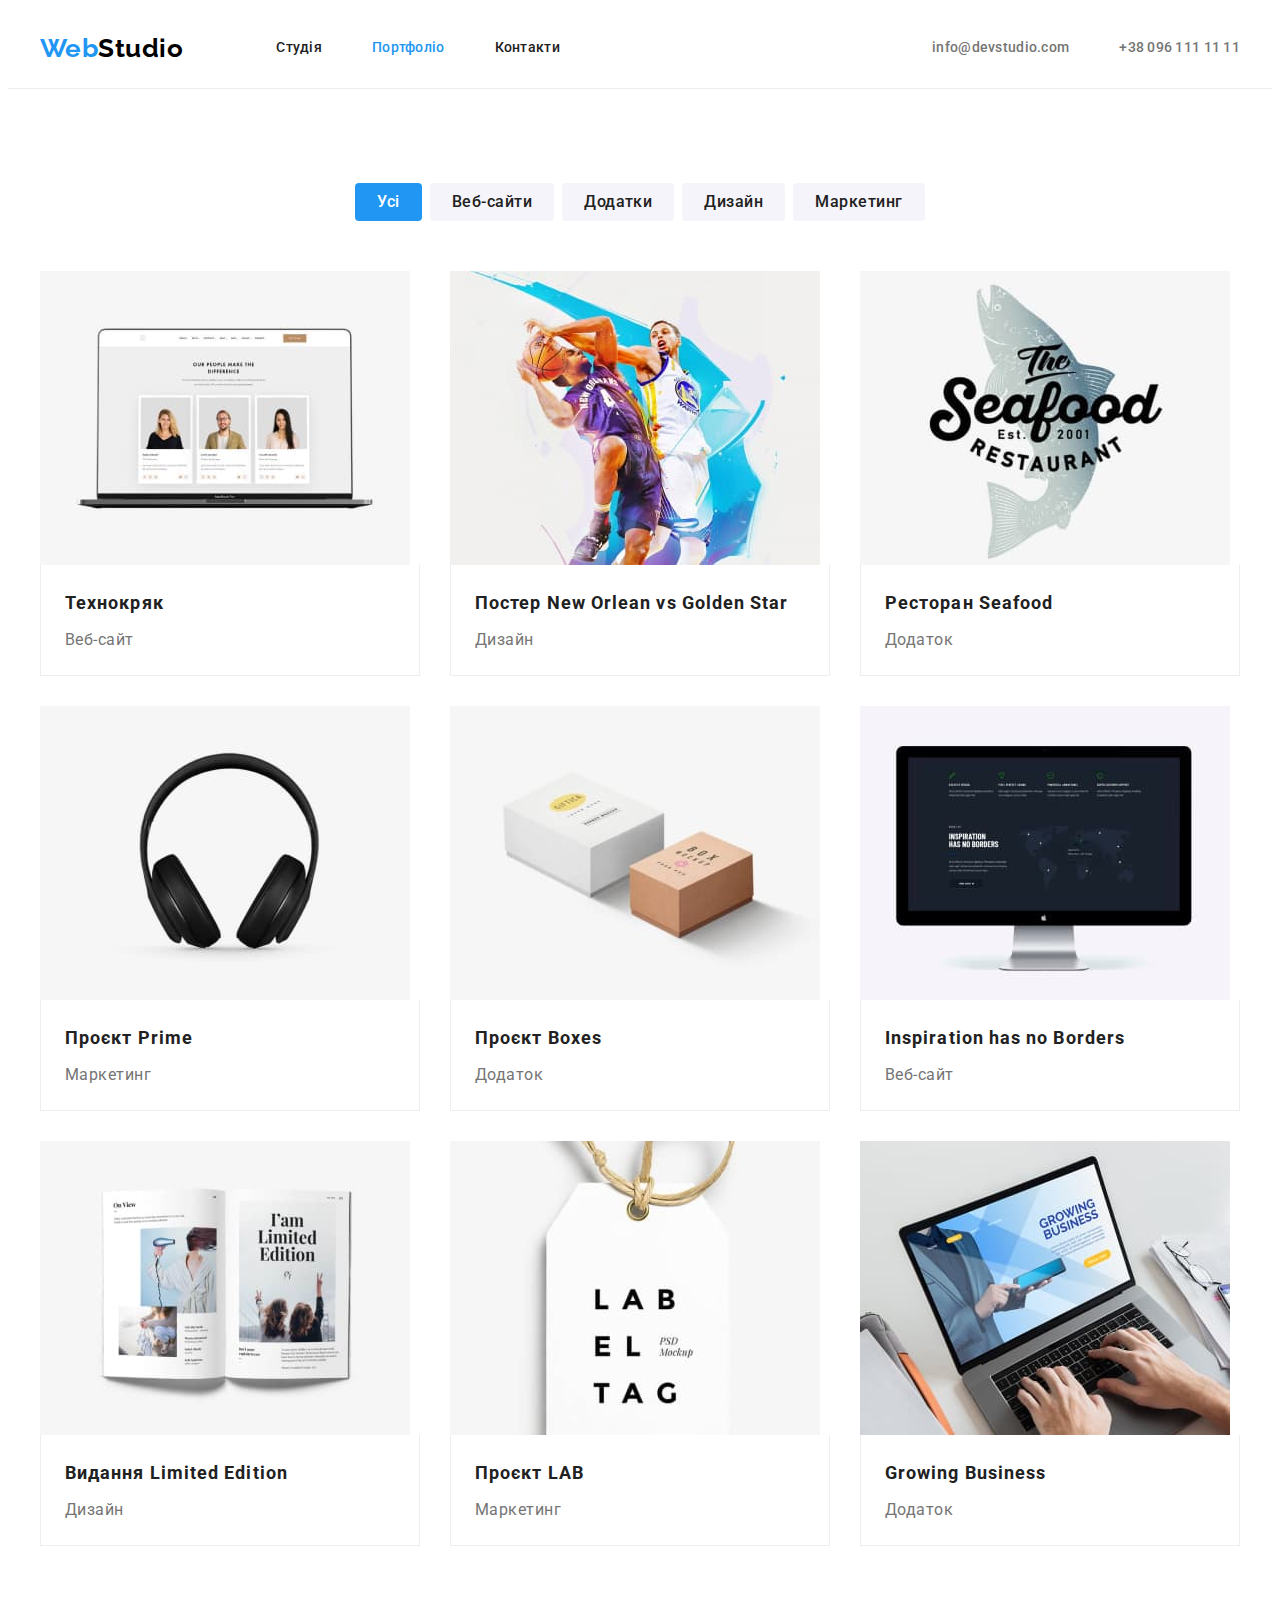
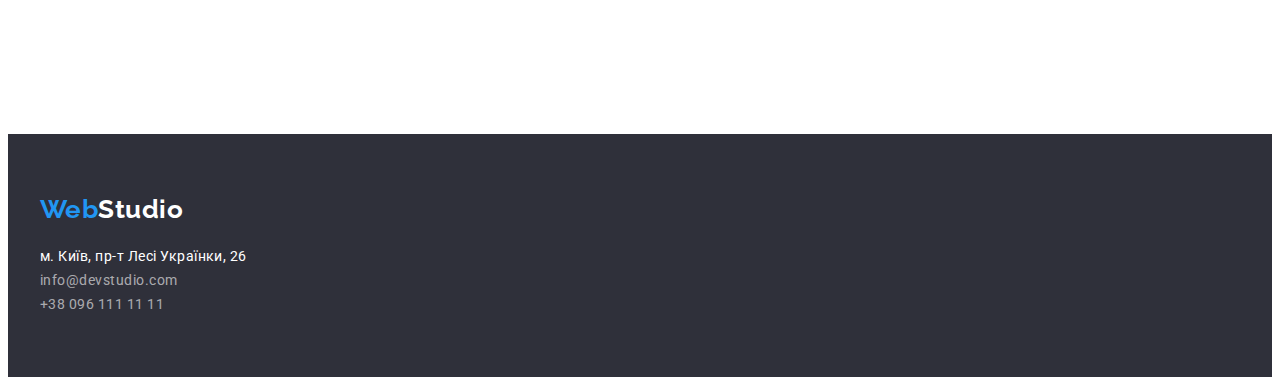
==== portfolio.html @ 20e7cf10 "Initial commit" ====
<!DOCTYPE html>
<html lang="uk">
    <head>
        <meta charset="UTF-8" />
        <meta http-equiv="X-UA-Compatible" content="IE=edge" />
        <meta name="viewport" content="width=device-width, initial-scale=1.0" />
        <title>WebStudio</title>

        <link rel="preconnect" href="https://fonts.googleapis.com" />
        <link rel="preconnect" href="https://fonts.gstatic.com" crossorigin />
        <link
            href="https://fonts.googleapis.com/css2?family=Raleway:wght@700&family=Roboto:wght@400;500;700;900&display=swap"
            rel="stylesheet"
        />
        <link
            rel="stylesheet"
            href="https://cdnjs.cloudflare.com/ajax/libs/modern-normalize/1.1.0/modern-normalize.min.css"
            integrity="sha512-wpPYUAdjBVSE4KJnH1VR1HeZfpl1ub8YT/NKx4PuQ5NmX2tKuGu6U/JRp5y+Y8XG2tV+wKQpNHVUX03MfMFn9Q=="
            crossorigin="anonymous"
            referrerpolicy="no-referrer"
        />
        <link rel="stylesheet" href="./css/styles.css" />
    </head>
    <body>
        <header class="header">
            <div class="container main-nav">
                <nav class="header-nav">
                    <a class="logo" href="./index.html"
                        ><span>Web</span>Studio</a
                    >
                    <ul class="site-nav list">
                        <li class="item">
                            <a href="./index.html" class="link">Студія</a>
                        </li>
                        <li class="item">
                            <a href="./portfolio.html" class="link current"
                                >Портфоліо</a
                            >
                        </li>
                        <li class="item">
                            <a href="#" class="link">Контакти</a>
                        </li>
                    </ul>
                </nav>
                <ul class="address-header list">
                    <li class="item">
                        <a
                            class="address-header link"
                            href="mailto:info@devstudio.com"
                            >info@devstudio.com</a
                        >
                    </li>
                    <li class="item">
                        <a class="address-header link" href="tel:+380961111111"
                            >+38 096 111 11 11</a
                        >
                    </li>
                </ul>
            </div>
        </header>
        <main>
            <section class="container">
                <h1 class="visually-hidden">Приклади робіт</h1>
                <ul class="list buttons">
                    <li class="item">
                        <button class="button primary portfolio" type="button">
                            Усі
                        </button>
                    </li>
                    <li class="item">
                        <button class="button portfolio" type="button">
                            Веб-сайти
                        </button>
                    </li>
                    <li class="item">
                        <button class="button portfolio" type="button">
                            Додатки
                        </button>
                    </li>
                    <li class="item">
                        <button class="button portfolio" type="button">
                            Дизайн
                        </button>
                    </li>
                    <li class="item">
                        <button class="button portfolio" type="button">
                            Маркетинг
                        </button>
                    </li>
                </ul>
                <ul class="works list">
                    <li class="item">
                        <img src="./img/work1.jpg" alt="сайт" width="370" />
                        <div class="work-description">
                            <h2 class="work-title">Технокряк</h2>
                            <p class="work-text">Веб-сайт</p>
                        </div>
                    </li>
                    <li class="item">
                        <img
                            src="./img/work2.jpg"
                            alt="два хлопця грають в баскетбол"
                            width="370"
                        />
                        <div class="work-description">
                            <h2 class="work-title">
                                Постер New Orlean vs Golden Star
                            </h2>
                            <p class="work-text">Дизайн</p>
                        </div>
                    </li>
                    <li class="item">
                        <img
                            src="./img/work3.jpg"
                            alt="риба з назвою ресторану"
                            width="370"
                        />
                        <div class="work-description">
                            <h2 class="work-title">Ресторан Seafood</h2>
                            <p class="work-text">Додаток</p>
                        </div>
                    </li>
                    <li class="item">
                        <img
                            src="./img/work4.jpg"
                            alt="навушники"
                            width="370"
                        />
                        <div class="work-description">
                            <h2 class="work-title">Проєкт Prime</h2>
                            <p class="work-text">Маркетинг</p>
                        </div>
                    </li>
                    <li class="item">
                        <img
                            src="./img/work5.jpg"
                            alt="дві коробки"
                            width="370"
                        />
                        <div class="work-description">
                            <h2 class="work-title">Проєкт Boxes</h2>
                            <p class="work-text">Додаток</p>
                        </div>
                    </li>
                    <li class="item">
                        <img src="./img/work6.jpg" alt="монітор" width="370" />
                        <div class="work-description">
                            <h2 class="work-title">
                                Inspiration has no Borders
                            </h2>
                            <p class="work-text">Веб-сайт</p>
                        </div>
                    </li>
                    <li class="item">
                        <img
                            src="./img/work7.jpg"
                            alt="відкрита книга"
                            width="370"
                        />
                        <div class="work-description">
                            <h2 class="work-title">Видання Limited Edition</h2>
                            <p class="work-text">Дизайн</p>
                        </div>
                    </li>
                    <li class="item">
                        <img src="./img/work8.jpg" alt="бірка" width="370" />
                        <div class="work-description">
                            <h2 class="work-title">Проєкт LAB</h2>
                            <p class="work-text">Маркетинг</p>
                        </div>
                    </li>
                    <li class="item">
                        <img
                            src="./img/work9.jpg"
                            alt="руки за ноутбуком"
                            width="370"
                        />
                        <div class="work-description">
                            <h2 class="work-title">Growing Business</h2>
                            <p class="work-text">Додаток</p>
                        </div>
                    </li>
                </ul>
            </section>
        </main>
        <footer class="footer">
            <div class="container">
                <a class="logo-footer" href="./index.html"
                    ><span>Web</span>Studio</a
                >
                <address>
                    <ul class="address-footer list">
                        <li>
                            <a
                                class="address link"
                                href="https://goo.gl/maps/CPtrU1FHBa2aNyZL9"
                                target="_blank"
                                rel="noopener noreferrer nofollow"
                                >м. Київ, пр-т Лесі Українки, 26</a
                            >
                        </li>
                        <li>
                            <a
                                class="contact link"
                                href="mailto:info@devstudio.com"
                                >info@devstudio.com</a
                            >
                        </li>
                        <li>
                            <a
                                class="contact link last"
                                href="tel:+380961111111"
                                >+38 096 111 11 11</a
                            >
                        </li>
                    </ul>
                </address>
            </div>
        </footer>
    </body>
</html>
---- css/styles.css ----
:root {
    --primary-text-color: #757575;
    --accent-color: #2196f3;
    --title-text-color: #212121;
    --primary-white-color: #ffffff;
    --body-bcg-color: #f5f5f5;
    --black-logo-color: #000000;
    --team-bcg-color: #f5f4fa;
    --footer-bcg-color: #2f303a;
    --contact-color: rgba(255, 255, 255, 0.6);
    --hero-btn-active-color: #188ce8;
    --hero-bcg-color: #2f303a;
    --btn-bcg-color: #f5f4fa;
}
p,
h1,
h2,
h3,
h4,
h5,
h6 {
    margin: 0;
}
ul,
ol {
    margin: 0;
    padding-left: 0;
}
button {
    cursor: pointer;
}
address {
    font-style: normal;
}
img {
    display: block;
}
body {
    color: var(--primary-text-color);

    font-family: Roboto, sans-serif;
    letter-spacing: 0.03em;
}
.list {
    padding: 0;
    margin: 0;
    list-style: none;
}

.container {
    margin-left: auto;
    margin-right: auto;
    width: 1200px;
    padding-left: 15px;
    padding-right: 15px;
}
.main-nav {
    display: flex;
    align-items: center;
}
.link {
    text-decoration: none;
}

.header {
    background-color: var(--primary-white-color);
    border-bottom: 1px solid #ececec;
}
.header-nav {
    display: flex;
    align-items: center;
}
.logo {
    color: var(--black-logo-color);
    font-family: Raleway, sans-serif;
    font-weight: 700;
    font-size: 26px;
    line-height: 1.19;
    text-decoration: none;
}
.logo span,
.logo-footer span {
    color: var(--accent-color);
}
.site-nav {
    display: flex;
    margin-left: 93px;
}
.site-nav .item {
    margin-right: 50px;
}
.site-nav .item:last-child {
    margin-right: 0px;
}
.site-nav .link {
    display: block;
    padding-top: 32px;
    padding-bottom: 32px;

    color: var(--title-text-color);
    font-weight: 500;
    font-size: 14px;
    line-height: 1.14;
    letter-spacing: 0.02em;
}
.site-nav .link:hover,
.site-nav .link:focus {
    color: var(--accent-color);
}
.site-nav .link.current {
    color: var(--accent-color);
}
.address-header {
    display: flex;
    margin-left: auto;

    color: var(--primary-text-color);
    font-weight: 500;
    font-size: 14px;
    line-height: 1.14;
    letter-spacing: 0.02em;
}
.address-header .item + .item {
    margin-left: 50px;
}

.address-header:hover,
.address-header:focus {
    color: var(--accent-color);
}
.hero {
    background-color: var(--hero-bcg-color);
    text-align: center;
    padding-top: 200px;
    padding-bottom: 200px;
}
.hero-title {
    margin-top: 0;
    margin-bottom: 30px;
    max-width: 696px;
    margin-left: auto;
    margin-right: auto;

    color: var(--primary-white-color);
    font-weight: 900;
    font-size: 44px;
    line-height: 1.36;
    letter-spacing: 0.06em;
    text-transform: uppercase;
}

section {
    padding-top: 94px;
    padding-bottom: 94px;
}
.section.no-padding {
    padding-top: 0;
}
.advantage .list {
    display: flex;
    gap: 30px;
}
.advantage .list .item {
    flex-basis: calc((100%-90px) / 4);
}
.advantage .list .item:last-child {
    margin-right: 0px;
}
.advantage-title {
    margin-top: 0;
    margin-bottom: 10px;

    color: var(--title-text-color);
    font-size: 14px;
    line-height: 1.14;
    text-transform: uppercase;
}

.visually-hidden {
    position: absolute;
    width: 1px;
    height: 1px;
    margin: -1px;
    border: 0;
    padding: 0;

    white-space: nowrap;
    clip-path: inset(100%);
    clip: rect(0 0 0 0);
    overflow: hidden;
}
.feature-list .title,
.team-list .title {
    margin-top: 0;
    margin-bottom: 50px;

    color: var(--title-text-color);
    font-size: 36px;
    line-height: 1.16;
    text-align: center;
}
.feature-list {
    display: flex;
    justify-content: center;
}
.feature-list .item {
    margin-right: 30px;
}
.feature-list .item:last-child {
    margin-right: 0px;
}
.text {
    margin-top: 0;
    margin-bottom: 0;
    font-size: 14px;
    line-height: 1.71;
}

.team-list {
    display: flex;
    justify-content: center;
    background-color: #f5f4fa;
}
.team-list .card-team {
    margin-right: 30px;
}
.team-list .card-team:last-child {
    margin-right: 0px;
}

.card-team {
    box-shadow: 0px 1px 3px rgba(0, 0, 0, 0.12), 0px 1px 1px rgba(0, 0, 0, 0.14),
        0px 2px 1px rgba(0, 0, 0, 0.2);
    border-radius: 0px 0px 4px 4px;

    background-color: var(--primary-white-color);
    text-align: center;
}
.team-name {
    margin-top: 30px;
    margin-bottom: 10px;
    text-align: center;

    font-weight: 500;
    font-size: 16px;
    line-height: 1.18;
    letter-spacing: 0.03em;
    color: var(--title-text-color);
}
.team-name:last-child {
    margin-bottom: 0;
}
p {
    margin-bottom: 30px;
}

.footer {
    background: var(--footer-bcg-color);
    padding-bottom: 60px;
    padding-top: 60px;
}
.logo-footer {
    display: inline-block;
    margin-bottom: 20px;

    color: var(--primary-white-color);
    font-family: Raleway, sans-serif;
    font-weight: 700;
    font-size: 26px;
    line-height: 1.19;
    text-decoration: none;
}

.address-footer {
    font-style: normal;
    font-size: 14px;
    line-height: 1.71;
}
.address {
    color: var(--primary-white-color);
}
.contact {
    color: var(--contact-color);
}
.address-footer .item {
    margin-bottom: 9px;
}
.address-footer .item:last-child {
    margin-bottom: 0px;
}
.address:focus,
.contact:hover,
.contact:focus {
    color: var(--accent-color);
}
.button.service {
    border: none;
    border-radius: 4px;
    padding: 10px 32px;
    min-width: 216px;
    box-shadow: 0px 4px 4px rgba(0, 0, 0, 0.15);

    font-family: 'Roboto';
    font-style: normal;
    font-weight: 500;
    font-size: 16px;
    line-height: 1.62;
    letter-spacing: 0.03em;
    color: var(--title-text-color);
    cursor: pointer;
    background-color: var(--btn-bcg-color);
}
.button.portfolio {
    border-radius: 4px;
    padding: 6px 22px;
    min-width: 38px;
    border: transparent;

    font-family: 'Roboto';
    font-style: normal;
    font-weight: 500;
    font-size: 16px;
    line-height: 1.62;
    letter-spacing: 0.03em;
    color: var(--title-text-color);
    cursor: pointer;
    background-color: var(--btn-bcg-color);
}
.buttons {
    display: flex;
    justify-content: center;
    margin-bottom: 50px;
}
.buttons .item {
    margin-right: 8px;
}
.buttons .item:last-child {
    margin-right: 0px;
}
.button.primary {
    color: var(--primary-white-color);
    background-color: var(--accent-color);
    cursor: pointer;
}

.button.primary:hover,
.button.primary:focus {
    background-color: var(--hero-btn-active-color);
}

.button:hover,
.button:focus {
    color: var(--primary-white-color);
    background-color: var(--accent-color);
    cursor: pointer;
}

.works.list {
    display: flex;
    flex-wrap: wrap;
    margin-top: -30px;
    margin-left: -30px;
}
.works.list > .item {
    flex-basis: calc(100% / 3 - 30px);
    margin-left: 30px;
    margin-top: 30px;
}
.works.list > .item:nth-last-child(-n + 3) {
    margin-bottom: 94px;
}
.work-title {
    margin-bottom: 4px;

    font-size: 18px;
    line-height: 2;
    letter-spacing: 0.06em;
    color: var(--title-text-color);
}
.work-text {
    margin-bottom: 0;
    font-size: 16px;
    line-height: 1.88;
    letter-spacing: 0.03em;
    color: var(--primary-text-color);
}
.work-description {
    border: 1px solid #eeeeee;
    border-top: none;
    padding: 20px 24px;
}
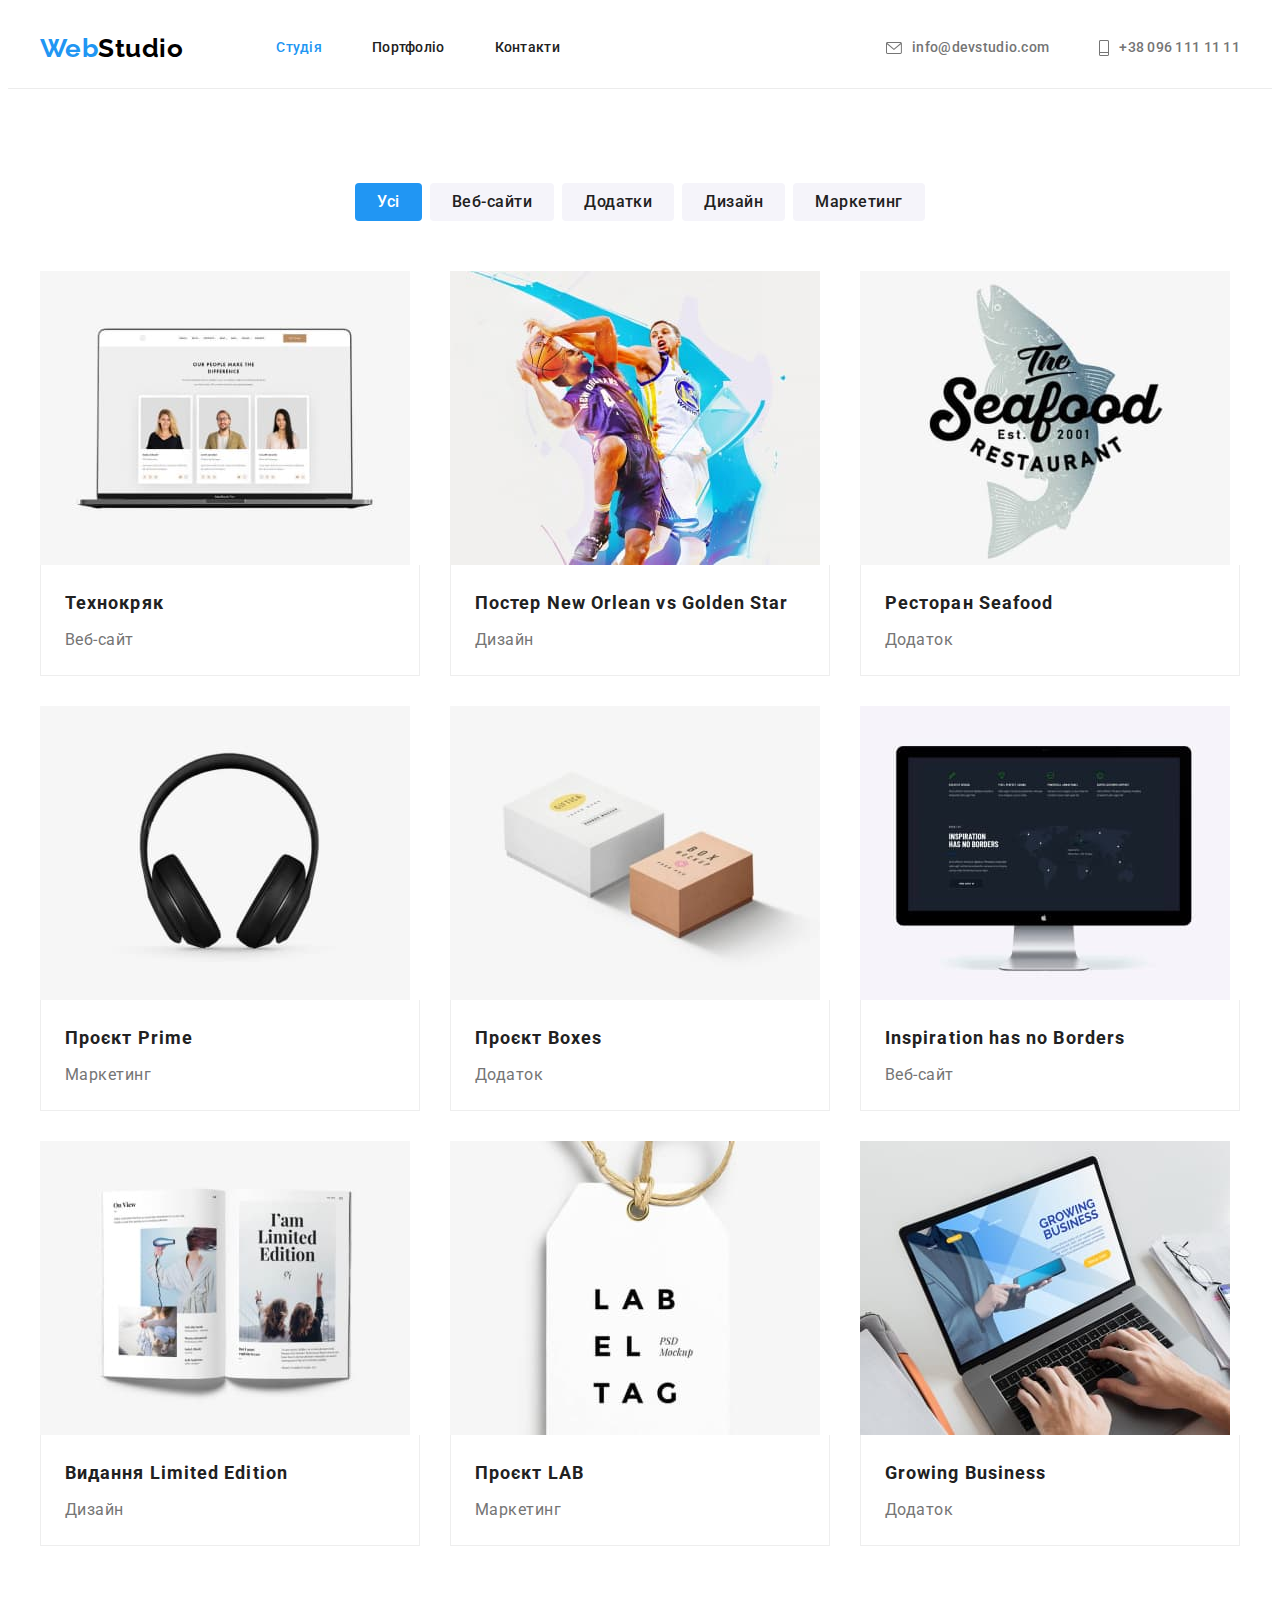
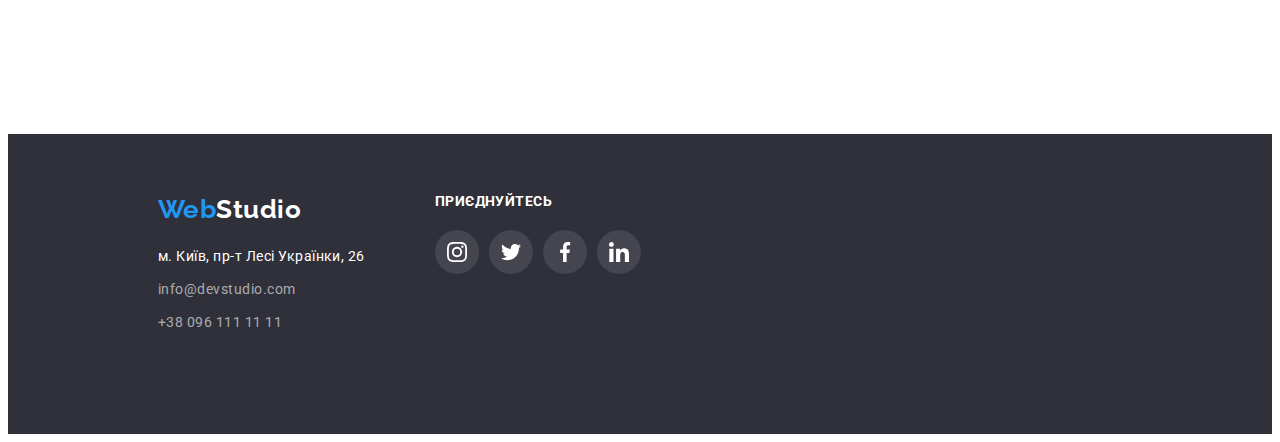
==== commit b784d5ad: "Дз4" ====
--- a/portfolio.html
+++ b/portfolio.html
@@ -1,221 +1,240 @@
 <!DOCTYPE html>
 <html lang="uk">
-    <head>
-        <meta charset="UTF-8" />
-        <meta http-equiv="X-UA-Compatible" content="IE=edge" />
-        <meta name="viewport" content="width=device-width, initial-scale=1.0" />
-        <title>WebStudio</title>
+  <head>
+    <meta charset="UTF-8" />
+    <meta http-equiv="X-UA-Compatible" content="IE=edge" />
+    <meta name="viewport" content="width=device-width, initial-scale=1.0" />
+    <title>WebStudio</title>
 
-        <link rel="preconnect" href="https://fonts.googleapis.com" />
-        <link rel="preconnect" href="https://fonts.gstatic.com" crossorigin />
-        <link
-            href="https://fonts.googleapis.com/css2?family=Raleway:wght@700&family=Roboto:wght@400;500;700;900&display=swap"
-            rel="stylesheet"
-        />
-        <link
-            rel="stylesheet"
-            href="https://cdnjs.cloudflare.com/ajax/libs/modern-normalize/1.1.0/modern-normalize.min.css"
-            integrity="sha512-wpPYUAdjBVSE4KJnH1VR1HeZfpl1ub8YT/NKx4PuQ5NmX2tKuGu6U/JRp5y+Y8XG2tV+wKQpNHVUX03MfMFn9Q=="
-            crossorigin="anonymous"
-            referrerpolicy="no-referrer"
-        />
-        <link rel="stylesheet" href="./css/styles.css" />
-    </head>
-    <body>
-        <header class="header">
-            <div class="container main-nav">
-                <nav class="header-nav">
-                    <a class="logo" href="./index.html"
-                        ><span>Web</span>Studio</a
-                    >
-                    <ul class="site-nav list">
-                        <li class="item">
-                            <a href="./index.html" class="link">Студія</a>
-                        </li>
-                        <li class="item">
-                            <a href="./portfolio.html" class="link current"
-                                >Портфоліо</a
-                            >
-                        </li>
-                        <li class="item">
-                            <a href="#" class="link">Контакти</a>
-                        </li>
-                    </ul>
-                </nav>
-                <ul class="address-header list">
-                    <li class="item">
-                        <a
-                            class="address-header link"
-                            href="mailto:info@devstudio.com"
-                            >info@devstudio.com</a
-                        >
-                    </li>
-                    <li class="item">
-                        <a class="address-header link" href="tel:+380961111111"
-                            >+38 096 111 11 11</a
-                        >
-                    </li>
-                </ul>
-            </div>
-        </header>
-        <main>
-            <section class="container">
-                <h1 class="visually-hidden">Приклади робіт</h1>
-                <ul class="list buttons">
-                    <li class="item">
-                        <button class="button primary portfolio" type="button">
-                            Усі
-                        </button>
-                    </li>
-                    <li class="item">
-                        <button class="button portfolio" type="button">
-                            Веб-сайти
-                        </button>
-                    </li>
-                    <li class="item">
-                        <button class="button portfolio" type="button">
-                            Додатки
-                        </button>
-                    </li>
-                    <li class="item">
-                        <button class="button portfolio" type="button">
-                            Дизайн
-                        </button>
-                    </li>
-                    <li class="item">
-                        <button class="button portfolio" type="button">
-                            Маркетинг
-                        </button>
-                    </li>
-                </ul>
-                <ul class="works list">
-                    <li class="item">
-                        <img src="./img/work1.jpg" alt="сайт" width="370" />
-                        <div class="work-description">
-                            <h2 class="work-title">Технокряк</h2>
-                            <p class="work-text">Веб-сайт</p>
-                        </div>
-                    </li>
-                    <li class="item">
-                        <img
-                            src="./img/work2.jpg"
-                            alt="два хлопця грають в баскетбол"
-                            width="370"
-                        />
-                        <div class="work-description">
-                            <h2 class="work-title">
-                                Постер New Orlean vs Golden Star
-                            </h2>
-                            <p class="work-text">Дизайн</p>
-                        </div>
-                    </li>
-                    <li class="item">
-                        <img
-                            src="./img/work3.jpg"
-                            alt="риба з назвою ресторану"
-                            width="370"
-                        />
-                        <div class="work-description">
-                            <h2 class="work-title">Ресторан Seafood</h2>
-                            <p class="work-text">Додаток</p>
-                        </div>
-                    </li>
-                    <li class="item">
-                        <img
-                            src="./img/work4.jpg"
-                            alt="навушники"
-                            width="370"
-                        />
-                        <div class="work-description">
-                            <h2 class="work-title">Проєкт Prime</h2>
-                            <p class="work-text">Маркетинг</p>
-                        </div>
-                    </li>
-                    <li class="item">
-                        <img
-                            src="./img/work5.jpg"
-                            alt="дві коробки"
-                            width="370"
-                        />
-                        <div class="work-description">
-                            <h2 class="work-title">Проєкт Boxes</h2>
-                            <p class="work-text">Додаток</p>
-                        </div>
-                    </li>
-                    <li class="item">
-                        <img src="./img/work6.jpg" alt="монітор" width="370" />
-                        <div class="work-description">
-                            <h2 class="work-title">
-                                Inspiration has no Borders
-                            </h2>
-                            <p class="work-text">Веб-сайт</p>
-                        </div>
-                    </li>
-                    <li class="item">
-                        <img
-                            src="./img/work7.jpg"
-                            alt="відкрита книга"
-                            width="370"
-                        />
-                        <div class="work-description">
-                            <h2 class="work-title">Видання Limited Edition</h2>
-                            <p class="work-text">Дизайн</p>
-                        </div>
-                    </li>
-                    <li class="item">
-                        <img src="./img/work8.jpg" alt="бірка" width="370" />
-                        <div class="work-description">
-                            <h2 class="work-title">Проєкт LAB</h2>
-                            <p class="work-text">Маркетинг</p>
-                        </div>
-                    </li>
-                    <li class="item">
-                        <img
-                            src="./img/work9.jpg"
-                            alt="руки за ноутбуком"
-                            width="370"
-                        />
-                        <div class="work-description">
-                            <h2 class="work-title">Growing Business</h2>
-                            <p class="work-text">Додаток</p>
-                        </div>
-                    </li>
-                </ul>
-            </section>
-        </main>
-        <footer class="footer">
-            <div class="container">
-                <a class="logo-footer" href="./index.html"
-                    ><span>Web</span>Studio</a
-                >
-                <address>
-                    <ul class="address-footer list">
-                        <li>
-                            <a
-                                class="address link"
-                                href="https://goo.gl/maps/CPtrU1FHBa2aNyZL9"
-                                target="_blank"
-                                rel="noopener noreferrer nofollow"
-                                >м. Київ, пр-т Лесі Українки, 26</a
-                            >
-                        </li>
-                        <li>
-                            <a
-                                class="contact link"
-                                href="mailto:info@devstudio.com"
-                                >info@devstudio.com</a
-                            >
-                        </li>
-                        <li>
-                            <a
-                                class="contact link last"
-                                href="tel:+380961111111"
-                                >+38 096 111 11 11</a
-                            >
-                        </li>
-                    </ul>
-                </address>
-            </div>
-        </footer>
-    </body>
+    <link rel="preconnect" href="https://fonts.googleapis.com" />
+    <link rel="preconnect" href="https://fonts.gstatic.com" crossorigin />
+    <link
+      href="https://fonts.googleapis.com/css2?family=Raleway:wght@700&family=Roboto:wght@400;500;700;900&display=swap"
+      rel="stylesheet"
+    />
+    <link
+      rel="stylesheet"
+      href="https://cdnjs.cloudflare.com/ajax/libs/modern-normalize/1.1.0/modern-normalize.min.css"
+      integrity="sha512-wpPYUAdjBVSE4KJnH1VR1HeZfpl1ub8YT/NKx4PuQ5NmX2tKuGu6U/JRp5y+Y8XG2tV+wKQpNHVUX03MfMFn9Q=="
+      crossorigin="anonymous"
+      referrerpolicy="no-referrer"
+    />
+    <link rel="stylesheet" href="./css/styles.css" />
+  </head>
+  <body>
+    <header class="header">
+      <div class="container main-nav">
+        <nav class="header-nav">
+          <a class="logo" href="./index.html"><span>Web</span>Studio</a>
+          <ul class="site-nav list">
+            <li class="item">
+              <a href="./index.html" class="link current">Студія</a>
+            </li>
+            <li class="item">
+              <a href="./portfolio.html" class="link">Портфоліо</a>
+            </li>
+            <li class="item">
+              <a href="#" class="link">Контакти</a>
+            </li>
+          </ul>
+        </nav>
+        <ul class="address-header list">
+          <li class="item">
+            <a class="address-header link" href="mailto:info@devstudio.com">
+              <svg class="address-header icon mail">
+                <use href="./img/sprite.svg#icon-mail"></use></svg
+              >info@devstudio.com</a
+            >
+          </li>
+          <li class="item">
+            <a class="address-header link" href="tel:+380961111111"
+              ><svg class="address-header icon tel">
+                <use href="./img/sprite.svg#icon-tel"></use></svg
+              >+38 096 111 11 11</a
+            >
+          </li>
+        </ul>
+      </div>
+    </header>
+    <main>
+      <section class="container">
+        <h1 class="visually-hidden">Приклади робіт</h1>
+        <ul class="list buttons">
+          <li class="item">
+            <button class="button primary portfolio" type="button">Усі</button>
+          </li>
+          <li class="item">
+            <button class="button portfolio" type="button">Веб-сайти</button>
+          </li>
+          <li class="item">
+            <button class="button portfolio" type="button">Додатки</button>
+          </li>
+          <li class="item">
+            <button class="button portfolio" type="button">Дизайн</button>
+          </li>
+          <li class="item">
+            <button class="button portfolio" type="button">Маркетинг</button>
+          </li>
+        </ul>
+        <ul class="works list">
+          <li class="item">
+            <img src="./img/work1.jpg" alt="сайт" width="370" />
+            <div class="work-description">
+              <h2 class="work-title">Технокряк</h2>
+              <p class="work-text">Веб-сайт</p>
+            </div>
+          </li>
+          <li class="item">
+            <img
+              src="./img/work2.jpg"
+              alt="два хлопця грають в баскетбол"
+              width="370"
+            />
+            <div class="work-description">
+              <h2 class="work-title">Постер New Orlean vs Golden Star</h2>
+              <p class="work-text">Дизайн</p>
+            </div>
+          </li>
+          <li class="item">
+            <img
+              src="./img/work3.jpg"
+              alt="риба з назвою ресторану"
+              width="370"
+            />
+            <div class="work-description">
+              <h2 class="work-title">Ресторан Seafood</h2>
+              <p class="work-text">Додаток</p>
+            </div>
+          </li>
+          <li class="item">
+            <img src="./img/work4.jpg" alt="навушники" width="370" />
+            <div class="work-description">
+              <h2 class="work-title">Проєкт Prime</h2>
+              <p class="work-text">Маркетинг</p>
+            </div>
+          </li>
+          <li class="item">
+            <img src="./img/work5.jpg" alt="дві коробки" width="370" />
+            <div class="work-description">
+              <h2 class="work-title">Проєкт Boxes</h2>
+              <p class="work-text">Додаток</p>
+            </div>
+          </li>
+          <li class="item">
+            <img src="./img/work6.jpg" alt="монітор" width="370" />
+            <div class="work-description">
+              <h2 class="work-title">Inspiration has no Borders</h2>
+              <p class="work-text">Веб-сайт</p>
+            </div>
+          </li>
+          <li class="item">
+            <img src="./img/work7.jpg" alt="відкрита книга" width="370" />
+            <div class="work-description">
+              <h2 class="work-title">Видання Limited Edition</h2>
+              <p class="work-text">Дизайн</p>
+            </div>
+          </li>
+          <li class="item">
+            <img src="./img/work8.jpg" alt="бірка" width="370" />
+            <div class="work-description">
+              <h2 class="work-title">Проєкт LAB</h2>
+              <p class="work-text">Маркетинг</p>
+            </div>
+          </li>
+          <li class="item">
+            <img src="./img/work9.jpg" alt="руки за ноутбуком" width="370" />
+            <div class="work-description">
+              <h2 class="work-title">Growing Business</h2>
+              <p class="work-text">Додаток</p>
+            </div>
+          </li>
+        </ul>
+      </section>
+    </main>
+    <footer class="footer">
+      <div class="all-footer">
+        <div class="container-add-ftr">
+          <a class="logo-footer" href="./index.html"><span>Web</span>Studio</a>
+          <address>
+            <ul class="address-footer list">
+              <li class="item">
+                <a
+                  class="address link"
+                  href="https://goo.gl/maps/CPtrU1FHBa2aNyZL9"
+                  target="_blank"
+                  rel="noopener noreferrer nofollow"
+                  >м. Київ, пр-т Лесі Українки, 26</a
+                >
+              </li>
+              <li class="item">
+                <a class="contact link" href="mailto:info@devstudio.com"
+                  >info@devstudio.com</a
+                >
+              </li>
+              <li class="item">
+                <a class="contact link" href="tel:+380961111111"
+                  >+38 096 111 11 11</a
+                >
+              </li>
+            </ul>
+          </address>
+        </div>
+        <section class="social-footer">
+          <div class="">
+            <h3 class="join">Приєднуйтесь</h3>
+            <ul class="join-social list">
+              <li class="social-footer-item">
+                <a
+                  href="https://www.instagram.com/"
+                  target="_blank"
+                  rel="noreferrer noopener"
+                  class="social-footer-link"
+                >
+                  <svg width="20">
+                    <use href="./img/sprite.svg#icon-instagram-2"></use>
+                  </svg>
+                </a>
+              </li>
+              <li class="social-footer-item">
+                <a
+                  href="https://www.twitter.com/"
+                  target="_blank"
+                  rel="noreferrer noopener"
+                  class="social-footer-link"
+                >
+                  <svg width="20">
+                    <use href="./img/sprite.svg#icon-twitter"></use>
+                  </svg>
+                </a>
+              </li>
+              <li class="social-footer-item">
+                <a
+                  href="https://www.facebook.com/"
+                  target="_blank"
+                  rel="noreferrer noopener"
+                  class="social-footer-link"
+                >
+                  <svg width="20">
+                    <use href="./img/sprite.svg#icon-facebook"></use>
+                  </svg>
+                </a>
+              </li>
+              <li class="social-footer-item">
+                <a
+                  href="https://www.linkedin.com/"
+                  target="_blank"
+                  rel="noreferrer noopener"
+                  class="social-footer-link"
+                >
+                  <svg width="20">
+                    <use href="./img/sprite.svg#icon-linkedin"></use>
+                  </svg>
+                </a>
+              </li>
+            </ul>
+          </div>
+        </section>
+      </div>
+    </footer>
+  </body>
 </html>
--- a/css/styles.css
+++ b/css/styles.css
@@ -1,16 +1,16 @@
 :root {
-    --primary-text-color: #757575;
-    --accent-color: #2196f3;
-    --title-text-color: #212121;
-    --primary-white-color: #ffffff;
-    --body-bcg-color: #f5f5f5;
-    --black-logo-color: #000000;
-    --team-bcg-color: #f5f4fa;
-    --footer-bcg-color: #2f303a;
-    --contact-color: rgba(255, 255, 255, 0.6);
-    --hero-btn-active-color: #188ce8;
-    --hero-bcg-color: #2f303a;
-    --btn-bcg-color: #f5f4fa;
+  --primary-text-color: #757575;
+  --accent-color: #2196f3;
+  --title-text-color: #212121;
+  --primary-white-color: #ffffff;
+  --body-bcg-color: #f5f5f5;
+  --black-logo-color: #000000;
+  --team-bcg-color: #f5f4fa;
+  --footer-bcg-color: #2f303a;
+  --contact-color: rgba(255, 255, 255, 0.6);
+  --hero-btn-active-color: #188ce8;
+  --hero-bcg-color: #2f303a;
+  --btn-bcg-color: #f5f4fa;
 }
 p,
 h1,
@@ -19,373 +19,513 @@
 h4,
 h5,
 h6 {
-    margin: 0;
+  margin: 0;
 }
 ul,
 ol {
-    margin: 0;
-    padding-left: 0;
+  margin: 0;
+  padding-left: 0;
 }
 button {
-    cursor: pointer;
+  cursor: pointer;
 }
 address {
-    font-style: normal;
+  font-style: normal;
 }
 img {
-    display: block;
+  display: block;
 }
 body {
-    color: var(--primary-text-color);
-
-    font-family: Roboto, sans-serif;
-    letter-spacing: 0.03em;
+  color: var(--primary-text-color);
+
+  font-family: Roboto, sans-serif;
+  letter-spacing: 0.03em;
 }
 .list {
-    padding: 0;
-    margin: 0;
-    list-style: none;
+  padding: 0;
+  margin: 0;
+  list-style: none;
 }
 
 .container {
-    margin-left: auto;
-    margin-right: auto;
-    width: 1200px;
-    padding-left: 15px;
-    padding-right: 15px;
+  margin-left: auto;
+  margin-right: auto;
+  width: 1200px;
+  padding-left: 15px;
+  padding-right: 15px;
 }
 .main-nav {
-    display: flex;
-    align-items: center;
+  display: flex;
+  align-items: center;
 }
 .link {
-    text-decoration: none;
+  text-decoration: none;
 }
 
 .header {
-    background-color: var(--primary-white-color);
-    border-bottom: 1px solid #ececec;
+  background-color: var(--primary-white-color);
+  border-bottom: 1px solid #ececec;
 }
 .header-nav {
-    display: flex;
-    align-items: center;
+  display: flex;
+  align-items: center;
 }
 .logo {
-    color: var(--black-logo-color);
-    font-family: Raleway, sans-serif;
-    font-weight: 700;
-    font-size: 26px;
-    line-height: 1.19;
-    text-decoration: none;
+  color: var(--black-logo-color);
+  font-family: Raleway, sans-serif;
+  font-weight: 700;
+  font-size: 26px;
+  line-height: 1.19;
+  text-decoration: none;
 }
 .logo span,
 .logo-footer span {
-    color: var(--accent-color);
+  color: var(--accent-color);
 }
 .site-nav {
-    display: flex;
-    margin-left: 93px;
+  display: flex;
+  margin-left: 93px;
 }
 .site-nav .item {
-    margin-right: 50px;
+  margin-right: 50px;
 }
 .site-nav .item:last-child {
-    margin-right: 0px;
+  margin-right: 0px;
 }
 .site-nav .link {
-    display: block;
-    padding-top: 32px;
-    padding-bottom: 32px;
-
-    color: var(--title-text-color);
-    font-weight: 500;
-    font-size: 14px;
-    line-height: 1.14;
-    letter-spacing: 0.02em;
+  display: block;
+  padding-top: 32px;
+  padding-bottom: 32px;
+
+  color: var(--title-text-color);
+  font-weight: 500;
+  font-size: 14px;
+  line-height: 1.14;
+  letter-spacing: 0.02em;
 }
 .site-nav .link:hover,
 .site-nav .link:focus {
-    color: var(--accent-color);
+  color: var(--accent-color);
 }
 .site-nav .link.current {
-    color: var(--accent-color);
+  color: var(--accent-color);
 }
 .address-header {
-    display: flex;
-    margin-left: auto;
-
-    color: var(--primary-text-color);
-    font-weight: 500;
-    font-size: 14px;
-    line-height: 1.14;
-    letter-spacing: 0.02em;
+  display: flex;
+  margin-left: auto;
+
+  color: var(--primary-text-color);
+  font-weight: 500;
+  font-size: 14px;
+  line-height: 1.14;
+  letter-spacing: 0.02em;
+}
+.address-header.icon {
+  fill: var(--primary-text-color);
+  margin-right: 10px;
+  align-self: center;
+}
+.address-header.icon:hover,
+.address-header.icon:focus {
+  fill: var(--accent-color);
+}
+
+.address-header.icon.mail {
+  width: 16px;
+  height: 12px;
+}
+.address-header.icon.tel {
+  width: 10px;
+  height: 16px;
 }
 .address-header .item + .item {
-    margin-left: 50px;
+  margin-left: 50px;
 }
 
 .address-header:hover,
 .address-header:focus {
-    color: var(--accent-color);
+  color: var(--accent-color);
 }
 .hero {
-    background-color: var(--hero-bcg-color);
-    text-align: center;
-    padding-top: 200px;
-    padding-bottom: 200px;
+  background-color: var(--hero-bcg-color);
+  text-align: center;
+  padding-top: 200px;
+  padding-bottom: 200px;
+  background-image: linear-gradient(
+      rgba(47, 48, 58, 0.4),
+      rgba(47, 48, 58, 0.4)
+    ),
+    url(../img/hero.jpg);
+  background-repeat: no-repeat;
+  background-position: center;
+  background-size: cover;
 }
 .hero-title {
-    margin-top: 0;
-    margin-bottom: 30px;
-    max-width: 696px;
-    margin-left: auto;
-    margin-right: auto;
-
-    color: var(--primary-white-color);
-    font-weight: 900;
-    font-size: 44px;
-    line-height: 1.36;
-    letter-spacing: 0.06em;
-    text-transform: uppercase;
+  margin-top: 0;
+  margin-bottom: 30px;
+  max-width: 696px;
+  margin-left: auto;
+  margin-right: auto;
+
+  color: var(--primary-white-color);
+  font-weight: 900;
+  font-size: 44px;
+  line-height: 1.36;
+  letter-spacing: 0.06em;
+  text-transform: uppercase;
 }
 
 section {
-    padding-top: 94px;
-    padding-bottom: 94px;
+  padding-top: 94px;
+  padding-bottom: 94px;
 }
 .section.no-padding {
-    padding-top: 0;
-}
+  padding-top: 0;
+}
+.thumb {
+  background-color: var(--btn-bcg-color);
+  height: 120px;
+  width: 270px;
+  margin-bottom: 30px;
+}
+
+.thumb > svg {
+  height: 70px;
+  width: 70px;
+}
+
 .advantage .list {
-    display: flex;
-    gap: 30px;
+  display: flex;
+  gap: 30px;
 }
 .advantage .list .item {
-    flex-basis: calc((100%-90px) / 4);
+  flex-basis: calc((100%-90px) / 4);
 }
 .advantage .list .item:last-child {
-    margin-right: 0px;
+  margin-right: 0px;
 }
 .advantage-title {
-    margin-top: 0;
-    margin-bottom: 10px;
-
-    color: var(--title-text-color);
-    font-size: 14px;
-    line-height: 1.14;
-    text-transform: uppercase;
+  margin-top: 0;
+  margin-bottom: 10px;
+
+  color: var(--title-text-color);
+  font-size: 14px;
+  line-height: 1.14;
+  text-transform: uppercase;
 }
 
 .visually-hidden {
-    position: absolute;
-    width: 1px;
-    height: 1px;
-    margin: -1px;
-    border: 0;
-    padding: 0;
-
-    white-space: nowrap;
-    clip-path: inset(100%);
-    clip: rect(0 0 0 0);
-    overflow: hidden;
+  position: absolute;
+  width: 1px;
+  height: 1px;
+  margin: -1px;
+  border: 0;
+  padding: 0;
+
+  white-space: nowrap;
+  clip-path: inset(100%);
+  clip: rect(0 0 0 0);
+  overflow: hidden;
 }
 .feature-list .title,
-.team-list .title {
-    margin-top: 0;
-    margin-bottom: 50px;
-
-    color: var(--title-text-color);
-    font-size: 36px;
-    line-height: 1.16;
-    text-align: center;
+.team-list .title,
+.clients .title {
+  margin-top: 0;
+  margin-bottom: 50px;
+
+  color: var(--title-text-color);
+  font-size: 36px;
+  line-height: 1.16;
+  text-align: center;
 }
 .feature-list {
-    display: flex;
-    justify-content: center;
+  display: flex;
+  justify-content: center;
 }
 .feature-list .item {
-    margin-right: 30px;
+  margin-right: 30px;
 }
 .feature-list .item:last-child {
-    margin-right: 0px;
+  margin-right: 0px;
 }
 .text {
-    margin-top: 0;
-    margin-bottom: 0;
-    font-size: 14px;
-    line-height: 1.71;
-}
-
+  margin-top: 0;
+  margin-bottom: 0;
+  font-size: 14px;
+  line-height: 1.71;
+}
 .team-list {
-    display: flex;
-    justify-content: center;
-    background-color: #f5f4fa;
+  background-color: var(--team-bcg-color);
+}
+
+.team-list.list {
+  display: flex;
+  justify-content: center;
+  background-color: var(--team-bcg-color);
 }
 .team-list .card-team {
-    margin-right: 30px;
+  margin-right: 30px;
 }
 .team-list .card-team:last-child {
-    margin-right: 0px;
+  margin-right: 0px;
 }
 
 .card-team {
-    box-shadow: 0px 1px 3px rgba(0, 0, 0, 0.12), 0px 1px 1px rgba(0, 0, 0, 0.14),
-        0px 2px 1px rgba(0, 0, 0, 0.2);
-    border-radius: 0px 0px 4px 4px;
-
-    background-color: var(--primary-white-color);
-    text-align: center;
+  box-shadow: 0px 1px 3px rgba(0, 0, 0, 0.12), 0px 1px 1px rgba(0, 0, 0, 0.14),
+    0px 2px 1px rgba(0, 0, 0, 0.2);
+  border-radius: 0px 0px 4px 4px;
+
+  background-color: var(--primary-white-color);
+  text-align: center;
 }
 .team-name {
-    margin-top: 30px;
-    margin-bottom: 10px;
-    text-align: center;
-
-    font-weight: 500;
-    font-size: 16px;
-    line-height: 1.18;
-    letter-spacing: 0.03em;
-    color: var(--title-text-color);
+  margin-top: 30px;
+  margin-bottom: 10px;
+  text-align: center;
+
+  font-weight: 500;
+  font-size: 16px;
+  line-height: 1.18;
+  letter-spacing: 0.03em;
+  color: var(--title-text-color);
 }
 .team-name:last-child {
-    margin-bottom: 0;
+  margin-bottom: 0;
 }
 p {
-    margin-bottom: 30px;
+  margin-bottom: 0px;
+}
+.card-team-social {
+  display: flex;
+  justify-content: center;
+  margin-top: 16px;
+  margin-bottom: 30px;
+}
+.social-item:not(:first-child) {
+  margin-left: 10px;
+}
+.social-link {
+  width: 44px;
+  height: 44px;
+  border-radius: 50%;
+  display: flex;
+  align-items: center;
+  justify-content: center;
+  fill: #afb1b8;
+}
+.social-link:hover,
+.social-link:focus {
+  background-color: var(--accent-color);
+}
+.social-link:hover svg {
+  fill: var(--primary-white-color);
+}
+
+.clients-list {
+  display: flex;
+  justify-content: center;
+}
+.client-item:not(:first-child) {
+  margin-left: 30px;
+}
+.client-link {
+  width: 170px;
+  height: 92px;
+  border: 1px solid #afb1b8;
+  border-radius: 4px;
+  display: flex;
+  align-items: center;
+  justify-content: center;
+  fill: #afb1b8;
+}
+
+.client-link:hover svg {
+  fill: var(--accent-color);
+}
+.client-link:hover,
+.client-link:focus {
+  border: 1px solid var(--accent-color);
 }
 
 .footer {
-    background: var(--footer-bcg-color);
-    padding-bottom: 60px;
-    padding-top: 60px;
+  background: var(--footer-bcg-color);
+  padding-bottom: 60px;
+  padding-top: 60px;
 }
 .logo-footer {
-    display: inline-block;
-    margin-bottom: 20px;
-
-    color: var(--primary-white-color);
-    font-family: Raleway, sans-serif;
-    font-weight: 700;
-    font-size: 26px;
-    line-height: 1.19;
-    text-decoration: none;
+  display: inline-block;
+  margin-bottom: 20px;
+
+  color: var(--primary-white-color);
+  font-family: Raleway, sans-serif;
+  font-weight: 700;
+  font-size: 26px;
+  line-height: 1.19;
+  text-decoration: none;
 }
 
 .address-footer {
-    font-style: normal;
-    font-size: 14px;
-    line-height: 1.71;
+  font-style: normal;
+  font-size: 14px;
+  line-height: 1.71;
 }
 .address {
-    color: var(--primary-white-color);
+  color: var(--primary-white-color);
 }
 .contact {
-    color: var(--contact-color);
+  color: var(--contact-color);
 }
 .address-footer .item {
-    margin-bottom: 9px;
+  margin-bottom: 9px;
 }
 .address-footer .item:last-child {
-    margin-bottom: 0px;
+  margin-bottom: 0px;
 }
 .address:focus,
 .contact:hover,
 .contact:focus {
-    color: var(--accent-color);
-}
+  color: var(--accent-color);
+}
+.container-add-ftr {
+  margin-left: 150px;
+  margin-right: 70px;
+}
+.social-footer {
+  display: flex;
+  padding: 0;
+}
+.join {
+  font-size: 14px;
+  line-height: 1.14;
+  letter-spacing: 0.03em;
+  text-transform: uppercase;
+
+  color: var(--primary-white-color);
+}
+.join-social {
+  display: flex;
+  margin-top: 20px;
+  margin-bottom: 100px;
+}
+.social-footer-item:not(:first-child) {
+  margin-left: 10px;
+}
+.social-footer-link {
+  width: 44px;
+  height: 44px;
+  border-radius: 50%;
+  display: flex;
+  align-items: center;
+  justify-content: center;
+  fill: var(--primary-white-color);
+  background: rgba(255, 255, 255, 0.1);
+}
+.social-footer-link:hover,
+.social-footer-link:focus {
+  background-color: var(--accent-color);
+}
+.all-footer {
+  display: flex;
+}
+
 .button.service {
-    border: none;
-    border-radius: 4px;
-    padding: 10px 32px;
-    min-width: 216px;
-    box-shadow: 0px 4px 4px rgba(0, 0, 0, 0.15);
-
-    font-family: 'Roboto';
-    font-style: normal;
-    font-weight: 500;
-    font-size: 16px;
-    line-height: 1.62;
-    letter-spacing: 0.03em;
-    color: var(--title-text-color);
-    cursor: pointer;
-    background-color: var(--btn-bcg-color);
+  border: none;
+  border-radius: 4px;
+  padding: 10px 32px;
+  min-width: 216px;
+  box-shadow: 0px 4px 4px rgba(0, 0, 0, 0.15);
+
+  font-family: "Roboto";
+  font-style: normal;
+  font-weight: 500;
+  font-size: 16px;
+  line-height: 1.62;
+  letter-spacing: 0.03em;
+  color: var(--title-text-color);
+  cursor: pointer;
+  background-color: var(--btn-bcg-color);
 }
 .button.portfolio {
-    border-radius: 4px;
-    padding: 6px 22px;
-    min-width: 38px;
-    border: transparent;
-
-    font-family: 'Roboto';
-    font-style: normal;
-    font-weight: 500;
-    font-size: 16px;
-    line-height: 1.62;
-    letter-spacing: 0.03em;
-    color: var(--title-text-color);
-    cursor: pointer;
-    background-color: var(--btn-bcg-color);
+  border-radius: 4px;
+  padding: 6px 22px;
+  min-width: 38px;
+  border: transparent;
+
+  font-family: "Roboto";
+  font-style: normal;
+  font-weight: 500;
+  font-size: 16px;
+  line-height: 1.62;
+  letter-spacing: 0.03em;
+  color: var(--title-text-color);
+  cursor: pointer;
+  background-color: var(--btn-bcg-color);
 }
 .buttons {
-    display: flex;
-    justify-content: center;
-    margin-bottom: 50px;
+  display: flex;
+  justify-content: center;
+  margin-bottom: 50px;
 }
 .buttons .item {
-    margin-right: 8px;
-}
+  margin-right: 8px;
+}
+
 .buttons .item:last-child {
-    margin-right: 0px;
+  margin-right: 0px;
 }
 .button.primary {
-    color: var(--primary-white-color);
-    background-color: var(--accent-color);
-    cursor: pointer;
+  color: var(--primary-white-color);
+  background-color: var(--accent-color);
+  cursor: pointer;
 }
 
 .button.primary:hover,
 .button.primary:focus {
-    background-color: var(--hero-btn-active-color);
+  background-color: var(--hero-btn-active-color);
+  box-shadow: 0px 3px 1px rgba(0, 0, 0, 0.1), 0px 1px 2px rgba(0, 0, 0, 0.08),
+    0px 2px 2px rgba(0, 0, 0, 0.12);
 }
 
 .button:hover,
 .button:focus {
-    color: var(--primary-white-color);
-    background-color: var(--accent-color);
-    cursor: pointer;
+  color: var(--primary-white-color);
+  background-color: var(--accent-color);
+  cursor: pointer;
+  box-shadow: 0px 3px 1px rgba(0, 0, 0, 0.1), 0px 1px 2px rgba(0, 0, 0, 0.08),
+    0px 2px 2px rgba(0, 0, 0, 0.12);
 }
 
 .works.list {
-    display: flex;
-    flex-wrap: wrap;
-    margin-top: -30px;
-    margin-left: -30px;
+  display: flex;
+  flex-wrap: wrap;
+  margin-top: -30px;
+  margin-left: -30px;
 }
 .works.list > .item {
-    flex-basis: calc(100% / 3 - 30px);
-    margin-left: 30px;
-    margin-top: 30px;
+  flex-basis: calc(100% / 3 - 30px);
+  margin-left: 30px;
+  margin-top: 30px;
 }
 .works.list > .item:nth-last-child(-n + 3) {
-    margin-bottom: 94px;
+  margin-bottom: 94px;
 }
 .work-title {
-    margin-bottom: 4px;
-
-    font-size: 18px;
-    line-height: 2;
-    letter-spacing: 0.06em;
-    color: var(--title-text-color);
+  margin-bottom: 4px;
+
+  font-size: 18px;
+  line-height: 2;
+  letter-spacing: 0.06em;
+  color: var(--title-text-color);
 }
 .work-text {
-    margin-bottom: 0;
-    font-size: 16px;
-    line-height: 1.88;
-    letter-spacing: 0.03em;
-    color: var(--primary-text-color);
+  margin-bottom: 0;
+  font-size: 16px;
+  line-height: 1.88;
+  letter-spacing: 0.03em;
+  color: var(--primary-text-color);
 }
 .work-description {
-    border: 1px solid #eeeeee;
-    border-top: none;
-    padding: 20px 24px;
-}
+  border: 1px solid #eeeeee;
+  border-top: none;
+  padding: 20px 24px;
+}
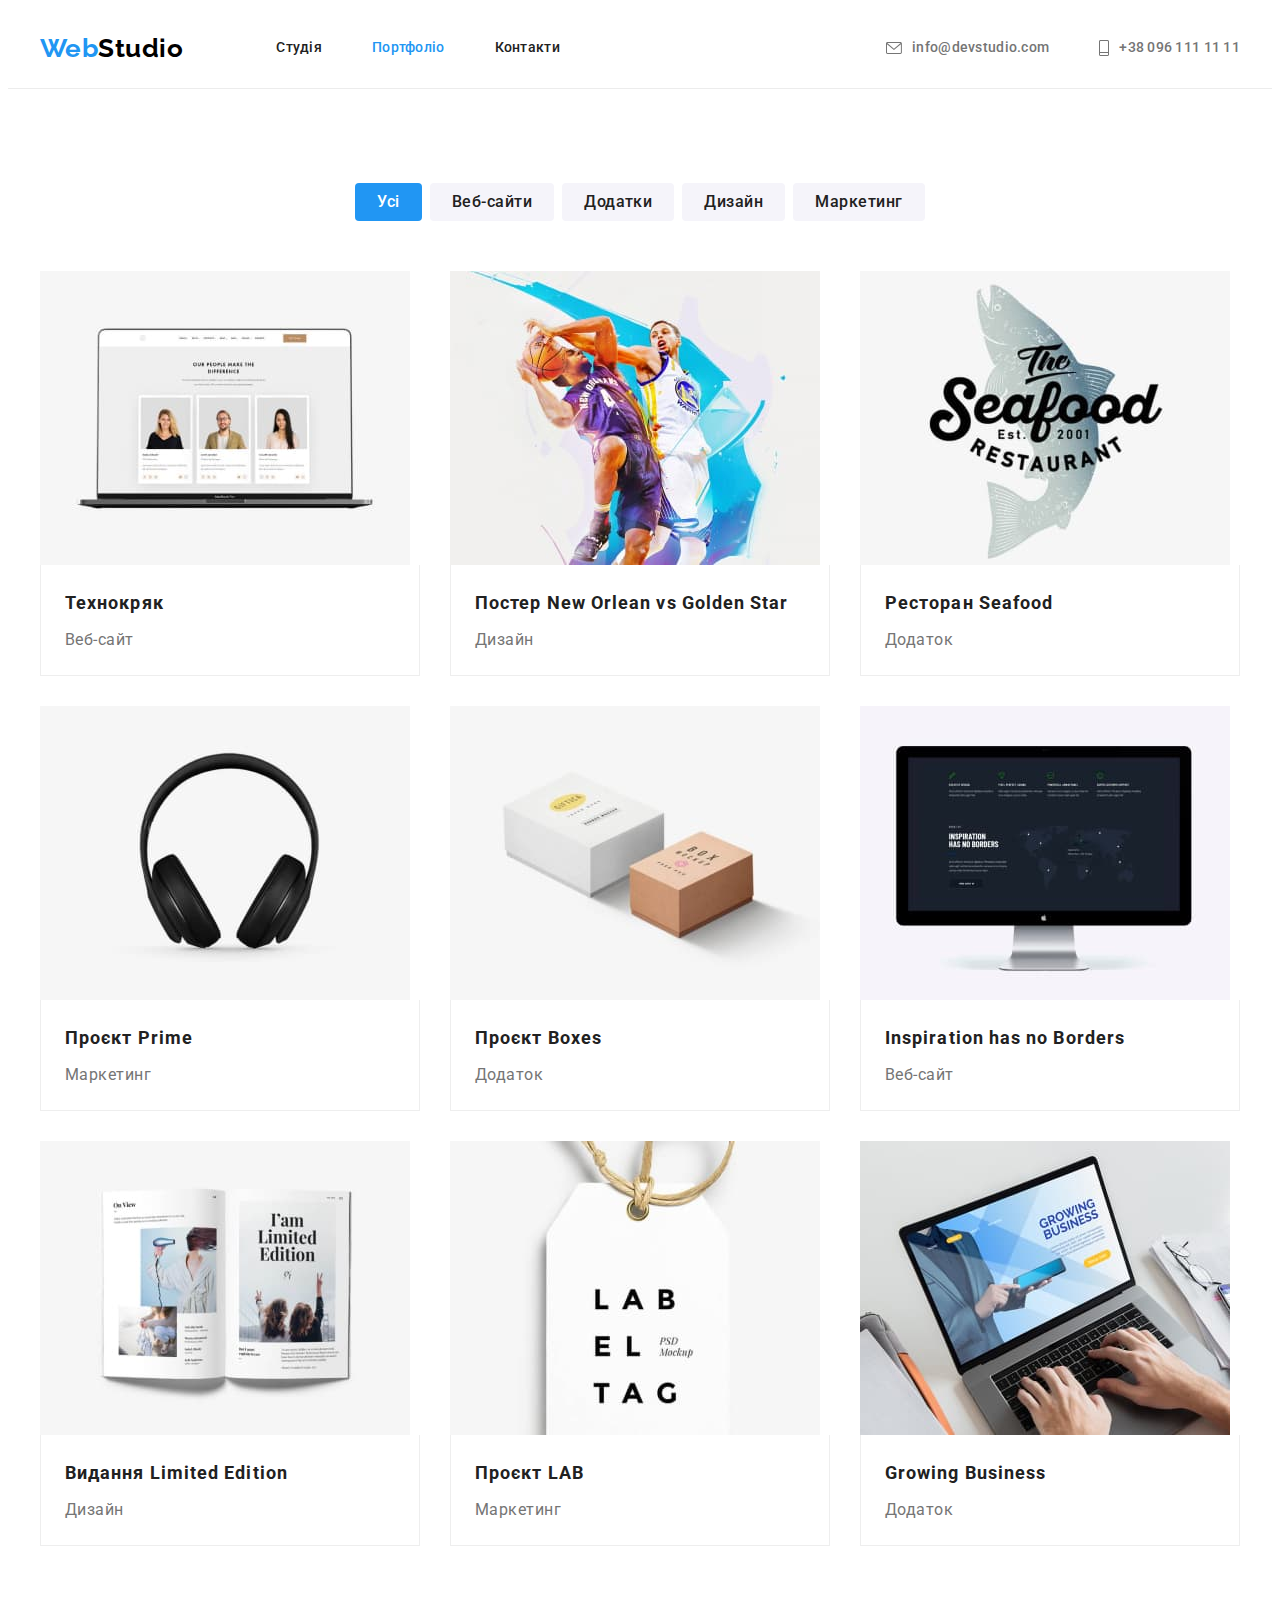
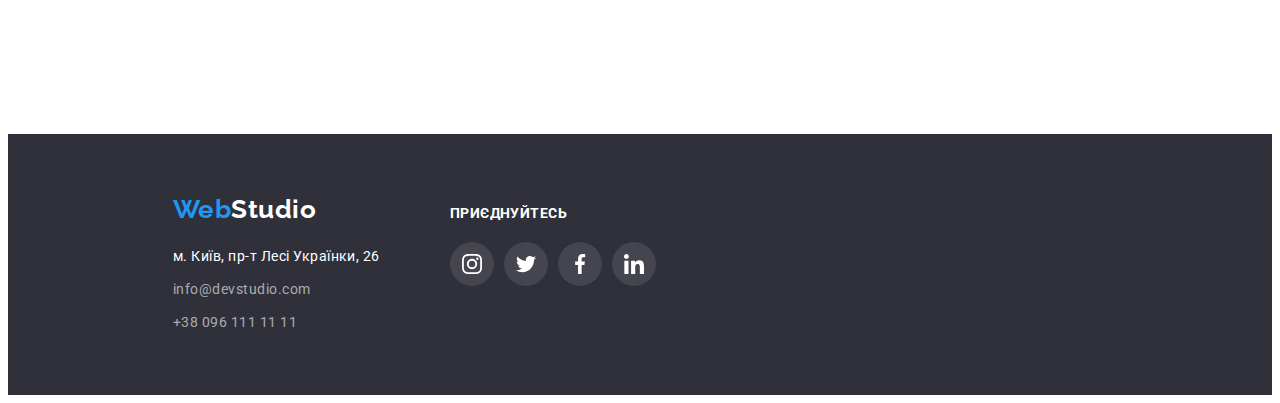
==== commit 07346dda: "Дз4 виправлено" ====
--- a/portfolio.html
+++ b/portfolio.html
@@ -28,10 +28,10 @@
           <a class="logo" href="./index.html"><span>Web</span>Studio</a>
           <ul class="site-nav list">
             <li class="item">
-              <a href="./index.html" class="link current">Студія</a>
-            </li>
-            <li class="item">
-              <a href="./portfolio.html" class="link">Портфоліо</a>
+              <a href="./index.html" class="link">Студія</a>
+            </li>
+            <li class="item">
+              <a href="./portfolio.html" class="link current">Портфоліо</a>
             </li>
             <li class="item">
               <a href="#" class="link">Контакти</a>
@@ -42,14 +42,14 @@
           <li class="item">
             <a class="address-header link" href="mailto:info@devstudio.com">
               <svg class="address-header icon mail">
-                <use href="./img/sprite.svg#icon-mail"></use></svg
+                <use href="./images/icons.svg#icon-mail"></use></svg
               >info@devstudio.com</a
             >
           </li>
           <li class="item">
             <a class="address-header link" href="tel:+380961111111"
               ><svg class="address-header icon tel">
-                <use href="./img/sprite.svg#icon-tel"></use></svg
+                <use href="./images/icons.svg#icon-tel"></use></svg
               >+38 096 111 11 11</a
             >
           </li>
@@ -57,103 +57,133 @@
       </div>
     </header>
     <main>
-      <section class="container">
-        <h1 class="visually-hidden">Приклади робіт</h1>
-        <ul class="list buttons">
-          <li class="item">
-            <button class="button primary portfolio" type="button">Усі</button>
-          </li>
-          <li class="item">
-            <button class="button portfolio" type="button">Веб-сайти</button>
-          </li>
-          <li class="item">
-            <button class="button portfolio" type="button">Додатки</button>
-          </li>
-          <li class="item">
-            <button class="button portfolio" type="button">Дизайн</button>
-          </li>
-          <li class="item">
-            <button class="button portfolio" type="button">Маркетинг</button>
-          </li>
-        </ul>
-        <ul class="works list">
-          <li class="item">
-            <img src="./img/work1.jpg" alt="сайт" width="370" />
-            <div class="work-description">
-              <h2 class="work-title">Технокряк</h2>
-              <p class="work-text">Веб-сайт</p>
-            </div>
-          </li>
-          <li class="item">
-            <img
-              src="./img/work2.jpg"
-              alt="два хлопця грають в баскетбол"
-              width="370"
-            />
-            <div class="work-description">
-              <h2 class="work-title">Постер New Orlean vs Golden Star</h2>
-              <p class="work-text">Дизайн</p>
-            </div>
-          </li>
-          <li class="item">
-            <img
-              src="./img/work3.jpg"
-              alt="риба з назвою ресторану"
-              width="370"
-            />
-            <div class="work-description">
-              <h2 class="work-title">Ресторан Seafood</h2>
-              <p class="work-text">Додаток</p>
-            </div>
-          </li>
-          <li class="item">
-            <img src="./img/work4.jpg" alt="навушники" width="370" />
-            <div class="work-description">
-              <h2 class="work-title">Проєкт Prime</h2>
-              <p class="work-text">Маркетинг</p>
-            </div>
-          </li>
-          <li class="item">
-            <img src="./img/work5.jpg" alt="дві коробки" width="370" />
-            <div class="work-description">
-              <h2 class="work-title">Проєкт Boxes</h2>
-              <p class="work-text">Додаток</p>
-            </div>
-          </li>
-          <li class="item">
-            <img src="./img/work6.jpg" alt="монітор" width="370" />
-            <div class="work-description">
-              <h2 class="work-title">Inspiration has no Borders</h2>
-              <p class="work-text">Веб-сайт</p>
-            </div>
-          </li>
-          <li class="item">
-            <img src="./img/work7.jpg" alt="відкрита книга" width="370" />
-            <div class="work-description">
-              <h2 class="work-title">Видання Limited Edition</h2>
-              <p class="work-text">Дизайн</p>
-            </div>
-          </li>
-          <li class="item">
-            <img src="./img/work8.jpg" alt="бірка" width="370" />
-            <div class="work-description">
-              <h2 class="work-title">Проєкт LAB</h2>
-              <p class="work-text">Маркетинг</p>
-            </div>
-          </li>
-          <li class="item">
-            <img src="./img/work9.jpg" alt="руки за ноутбуком" width="370" />
-            <div class="work-description">
-              <h2 class="work-title">Growing Business</h2>
-              <p class="work-text">Додаток</p>
-            </div>
-          </li>
-        </ul>
+      <section>
+        <div class="container">
+          <h1 class="visually-hidden">Приклади робіт</h1>
+          <ul class="list buttons">
+            <li class="item">
+              <button class="button primary portfolio" type="button">
+                Усі
+              </button>
+            </li>
+            <li class="item">
+              <button class="button portfolio" type="button">Веб-сайти</button>
+            </li>
+            <li class="item">
+              <button class="button portfolio" type="button">Додатки</button>
+            </li>
+            <li class="item">
+              <button class="button portfolio" type="button">Дизайн</button>
+            </li>
+            <li class="item">
+              <button class="button portfolio" type="button">Маркетинг</button>
+            </li>
+          </ul>
+          <ul class="works list">
+            <li class="item">
+              <a class="works-card">
+                <img src="./images/work1.jpg" alt="сайт" width="370" />
+                <div class="work-description">
+                  <h2 class="work-title">Технокряк</h2>
+                  <p class="work-text">Веб-сайт</p>
+                </div></a
+              >
+            </li>
+            <li class="item">
+              <a class="works-card">
+                <img
+                  src="./images/work2.jpg"
+                  alt="два хлопця грають в баскетбол"
+                  width="370"
+                />
+                <div class="work-description">
+                  <h2 class="work-title">Постер New Orlean vs Golden Star</h2>
+                  <p class="work-text">Дизайн</p>
+                </div></a
+              >
+            </li>
+            <li class="item">
+              <a class="works-card">
+                <img
+                  src="./images/work3.jpg"
+                  alt="риба з назвою ресторану"
+                  width="370"
+                />
+                <div class="work-description">
+                  <h2 class="work-title">Ресторан Seafood</h2>
+                  <p class="work-text">Додаток</p>
+                </div></a
+              >
+            </li>
+            <li class="item">
+              <a class="works-card">
+                <img src="./images/work4.jpg" alt="навушники" width="370" />
+                <div class="work-description">
+                  <h2 class="work-title">Проєкт Prime</h2>
+                  <p class="work-text">Маркетинг</p>
+                </div></a
+              >
+            </li>
+            <li class="item">
+              <a class="works-card">
+                <img src="./images/work5.jpg" alt="дві коробки" width="370" />
+                <div class="work-description">
+                  <h2 class="work-title">Проєкт Boxes</h2>
+                  <p class="work-text">Додаток</p>
+                </div></a
+              >
+            </li>
+            <li class="item">
+              <a class="works-card">
+                <img src="./images/work6.jpg" alt="монітор" width="370" />
+                <div class="work-description">
+                  <h2 class="work-title">Inspiration has no Borders</h2>
+                  <p class="work-text">Веб-сайт</p>
+                </div></a
+              >
+            </li>
+            <li class="item">
+              <a class="works-card">
+                <img
+                  src="./images/work7.jpg"
+                  alt="відкрита книга"
+                  width="370"
+                />
+                <div class="work-description">
+                  <h2 class="work-title">Видання Limited Edition</h2>
+                  <p class="work-text">Дизайн</p>
+                </div></a
+              >
+            </li>
+            <li class="item">
+              <a class="works-card">
+                <img src="./images/work8.jpg" alt="бірка" width="370" />
+                <div class="work-description">
+                  <h2 class="work-title">Проєкт LAB</h2>
+                  <p class="work-text">Маркетинг</p>
+                </div></a
+              >
+            </li>
+            <li class="item">
+              <a class="works-card">
+                <img
+                  src="./images/work9.jpg"
+                  alt="руки за ноутбуком"
+                  width="370"
+                />
+                <div class="work-description">
+                  <h2 class="work-title">Growing Business</h2>
+                  <p class="work-text">Додаток</p>
+                </div>
+              </a>
+            </li>
+          </ul>
+        </div>
       </section>
     </main>
     <footer class="footer">
-      <div class="all-footer">
-        <div class="container-add-ftr">
+      <div class="container all-footer">
+        <div class="footer-firstcolumn">
           <a class="logo-footer" href="./index.html"><span>Web</span>Studio</a>
           <address>
             <ul class="address-footer list">
@@ -179,61 +209,59 @@
             </ul>
           </address>
         </div>
-        <section class="social-footer">
-          <div class="">
-            <h3 class="join">Приєднуйтесь</h3>
-            <ul class="join-social list">
-              <li class="social-footer-item">
-                <a
-                  href="https://www.instagram.com/"
-                  target="_blank"
-                  rel="noreferrer noopener"
-                  class="social-footer-link"
-                >
-                  <svg width="20">
-                    <use href="./img/sprite.svg#icon-instagram-2"></use>
-                  </svg>
-                </a>
-              </li>
-              <li class="social-footer-item">
-                <a
-                  href="https://www.twitter.com/"
-                  target="_blank"
-                  rel="noreferrer noopener"
-                  class="social-footer-link"
-                >
-                  <svg width="20">
-                    <use href="./img/sprite.svg#icon-twitter"></use>
-                  </svg>
-                </a>
-              </li>
-              <li class="social-footer-item">
-                <a
-                  href="https://www.facebook.com/"
-                  target="_blank"
-                  rel="noreferrer noopener"
-                  class="social-footer-link"
-                >
-                  <svg width="20">
-                    <use href="./img/sprite.svg#icon-facebook"></use>
-                  </svg>
-                </a>
-              </li>
-              <li class="social-footer-item">
-                <a
-                  href="https://www.linkedin.com/"
-                  target="_blank"
-                  rel="noreferrer noopener"
-                  class="social-footer-link"
-                >
-                  <svg width="20">
-                    <use href="./img/sprite.svg#icon-linkedin"></use>
-                  </svg>
-                </a>
-              </li>
-            </ul>
-          </div>
-        </section>
+        <div class="footer-secondcolumn">
+          <p class="join">Приєднуйтесь</p>
+          <ul class="join-social list">
+            <li class="social-footer-item">
+              <a
+                href="https://www.instagram.com/"
+                target="_blank"
+                rel="noreferrer noopener"
+                class="social-footer-link"
+              >
+                <svg width="20" height="20">
+                  <use href="./images/icons.svg#icon-instagram-2"></use>
+                </svg>
+              </a>
+            </li>
+            <li class="social-footer-item">
+              <a
+                href="https://www.twitter.com/"
+                target="_blank"
+                rel="noreferrer noopener"
+                class="social-footer-link"
+              >
+                <svg width="20" height="20">
+                  <use href="./images/icons.svg#icon-twitter"></use>
+                </svg>
+              </a>
+            </li>
+            <li class="social-footer-item">
+              <a
+                href="https://www.facebook.com/"
+                target="_blank"
+                rel="noreferrer noopener"
+                class="social-footer-link"
+              >
+                <svg width="20" height="20">
+                  <use href="./images/icons.svg#icon-facebook"></use>
+                </svg>
+              </a>
+            </li>
+            <li class="social-footer-item">
+              <a
+                href="https://www.linkedin.com/"
+                target="_blank"
+                rel="noreferrer noopener"
+                class="social-footer-link"
+              >
+                <svg width="20" height="20">
+                  <use href="./images/icons.svg#icon-linkedin"></use>
+                </svg>
+              </a>
+            </li>
+          </ul>
+        </div>
       </div>
     </footer>
   </body>
--- a/css/styles.css
+++ b/css/styles.css
@@ -125,11 +125,6 @@
   margin-right: 10px;
   align-self: center;
 }
-.address-header.icon:hover,
-.address-header.icon:focus {
-  fill: var(--accent-color);
-}
-
 .address-header.icon.mail {
   width: 16px;
   height: 12px;
@@ -145,6 +140,11 @@
 .address-header:hover,
 .address-header:focus {
   color: var(--accent-color);
+}
+.address-header:hover .icon,
+.address-header:focus .icon {
+  color: var(--accent-color);
+  fill: var(--accent-color);
 }
 .hero {
   background-color: var(--hero-bcg-color);
@@ -155,10 +155,12 @@
       rgba(47, 48, 58, 0.4),
       rgba(47, 48, 58, 0.4)
     ),
-    url(../img/hero.jpg);
+    url(../images/hero.jpg);
   background-repeat: no-repeat;
   background-position: center;
   background-size: cover;
+  width: 1600px;
+  margin: 0 auto;
 }
 .hero-title {
   margin-top: 0;
@@ -187,6 +189,9 @@
   height: 120px;
   width: 270px;
   margin-bottom: 30px;
+  display: flex;
+  align-items: center;
+  justify-content: center;
 }
 
 .thumb > svg {
@@ -317,7 +322,8 @@
 .social-link:focus {
   background-color: var(--accent-color);
 }
-.social-link:hover svg {
+.social-link:hover svg,
+.social-link:focus svg {
   fill: var(--primary-white-color);
 }
 
@@ -339,7 +345,8 @@
   fill: #afb1b8;
 }
 
-.client-link:hover svg {
+.client-link:hover svg,
+.client-link:focus svg {
   fill: var(--accent-color);
 }
 .client-link:hover,
@@ -386,15 +393,12 @@
 .contact:focus {
   color: var(--accent-color);
 }
-.container-add-ftr {
-  margin-left: 150px;
-  margin-right: 70px;
-}
 .social-footer {
   display: flex;
   padding: 0;
 }
 .join {
+  font-weight: 700;
   font-size: 14px;
   line-height: 1.14;
   letter-spacing: 0.03em;
@@ -405,7 +409,6 @@
 .join-social {
   display: flex;
   margin-top: 20px;
-  margin-bottom: 100px;
 }
 .social-footer-item:not(:first-child) {
   margin-left: 10px;
@@ -426,6 +429,11 @@
 }
 .all-footer {
   display: flex;
+  align-items: baseline;
+  margin-left: 150px;
+}
+.footer-secondcolumn {
+  margin-left: 70px;
 }
 
 .button.service {
@@ -509,6 +517,15 @@
 .works.list > .item:nth-last-child(-n + 3) {
   margin-bottom: 94px;
 }
+.works-card {
+  display: block;
+}
+
+.works-card:hover {
+  box-shadow: 0px 1px 1px rgba(0, 0, 0, 0.12), 0px 4px 4px rgba(0, 0, 0, 0.06),
+    1px 4px 6px rgba(0, 0, 0, 0.16);
+}
+
 .work-title {
   margin-bottom: 4px;
 
